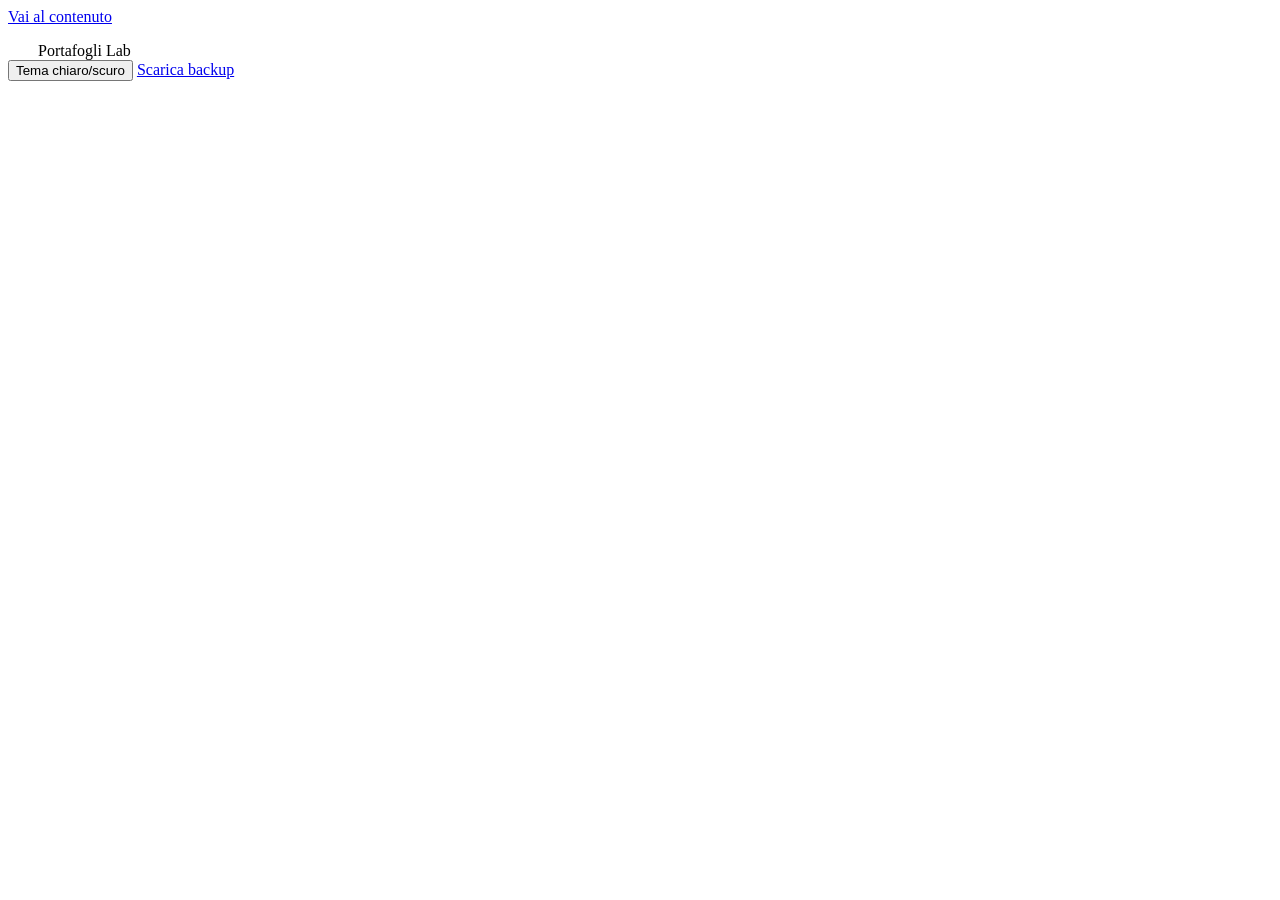
==== index.html @ db8b2b8a "Add files via upload" ====
<!doctype html>
<html lang="it">
<head>
<meta charset="utf-8">
<meta name="viewport" content="width=device-width,initial-scale=1">
<title>Portafogli Lab</title>
<link rel="icon" href="data:image/svg+xml,%3Csvg xmlns='http://www.w3.org/2000/svg' viewBox='0 0 32 32'%3E%3Ccircle cx='16' cy='16' r='12' fill='none' stroke='%231F8FBF' stroke-width='8' stroke-dasharray='40 80'/%3E%3Ccircle cx='16' cy='16' r='12' fill='none' stroke='%23E0702B' stroke-width='8' stroke-dasharray='20 80' stroke-dashoffset='-40'/%3E%3C/svg%3E">
<link rel="stylesheet" href="/css/app.css">
</head>
<body>
<a class="skip" href="#main">Vai al contenuto</a>
<div class="shell">
  <aside class="rail" aria-label="Navigazione principale">
    <div class="brand"><svg viewBox="0 0 32 32" width="30" height="30" aria-hidden="true"><circle cx="16" cy="16" r="11" fill="none" stroke="var(--c1)" stroke-width="8" stroke-dasharray="36 80"/><circle cx="16" cy="16" r="11" fill="none" stroke="var(--c0)" stroke-width="8" stroke-dasharray="20 80" stroke-dashoffset="-36"/><circle cx="16" cy="16" r="11" fill="none" stroke="var(--c3)" stroke-width="8" stroke-dasharray="13 80" stroke-dashoffset="-56"/></svg><span>Portafogli Lab</span></div>
    <nav id="nav"></nav>
    <div class="rail-foot">
      <div id="savestate" class="savestate" role="status"></div>
      <button class="btn ghost small" id="btn-theme" type="button">Tema chiaro/scuro</button>
      <a class="btn ghost small" href="/api/export" download>Scarica backup</a>
    </div>
  </aside>
  <main id="main" tabindex="-1"></main>
</div>
<dialog id="dlg"></dialog>
<div id="toast" class="toast" role="status" aria-live="polite" hidden></div>
<script type="module" src="/js/app.js"></script>
</body>
</html>
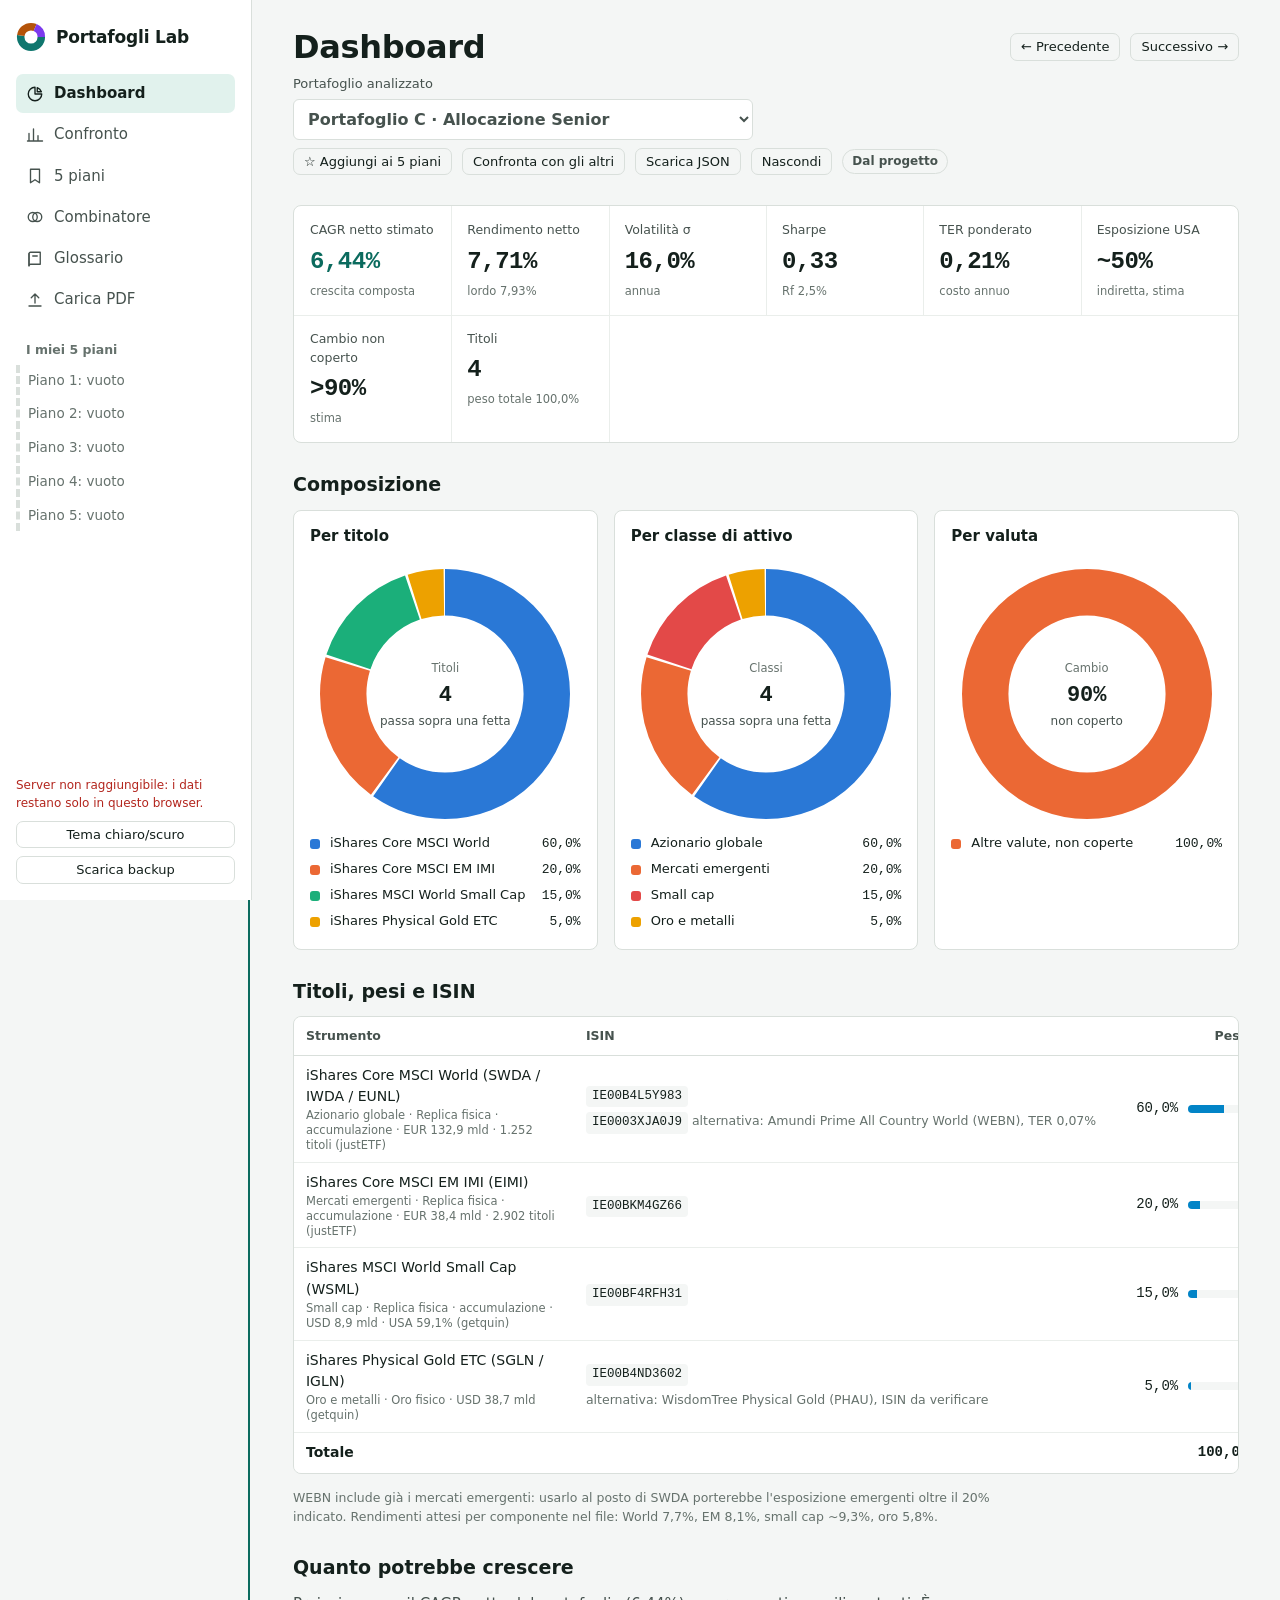
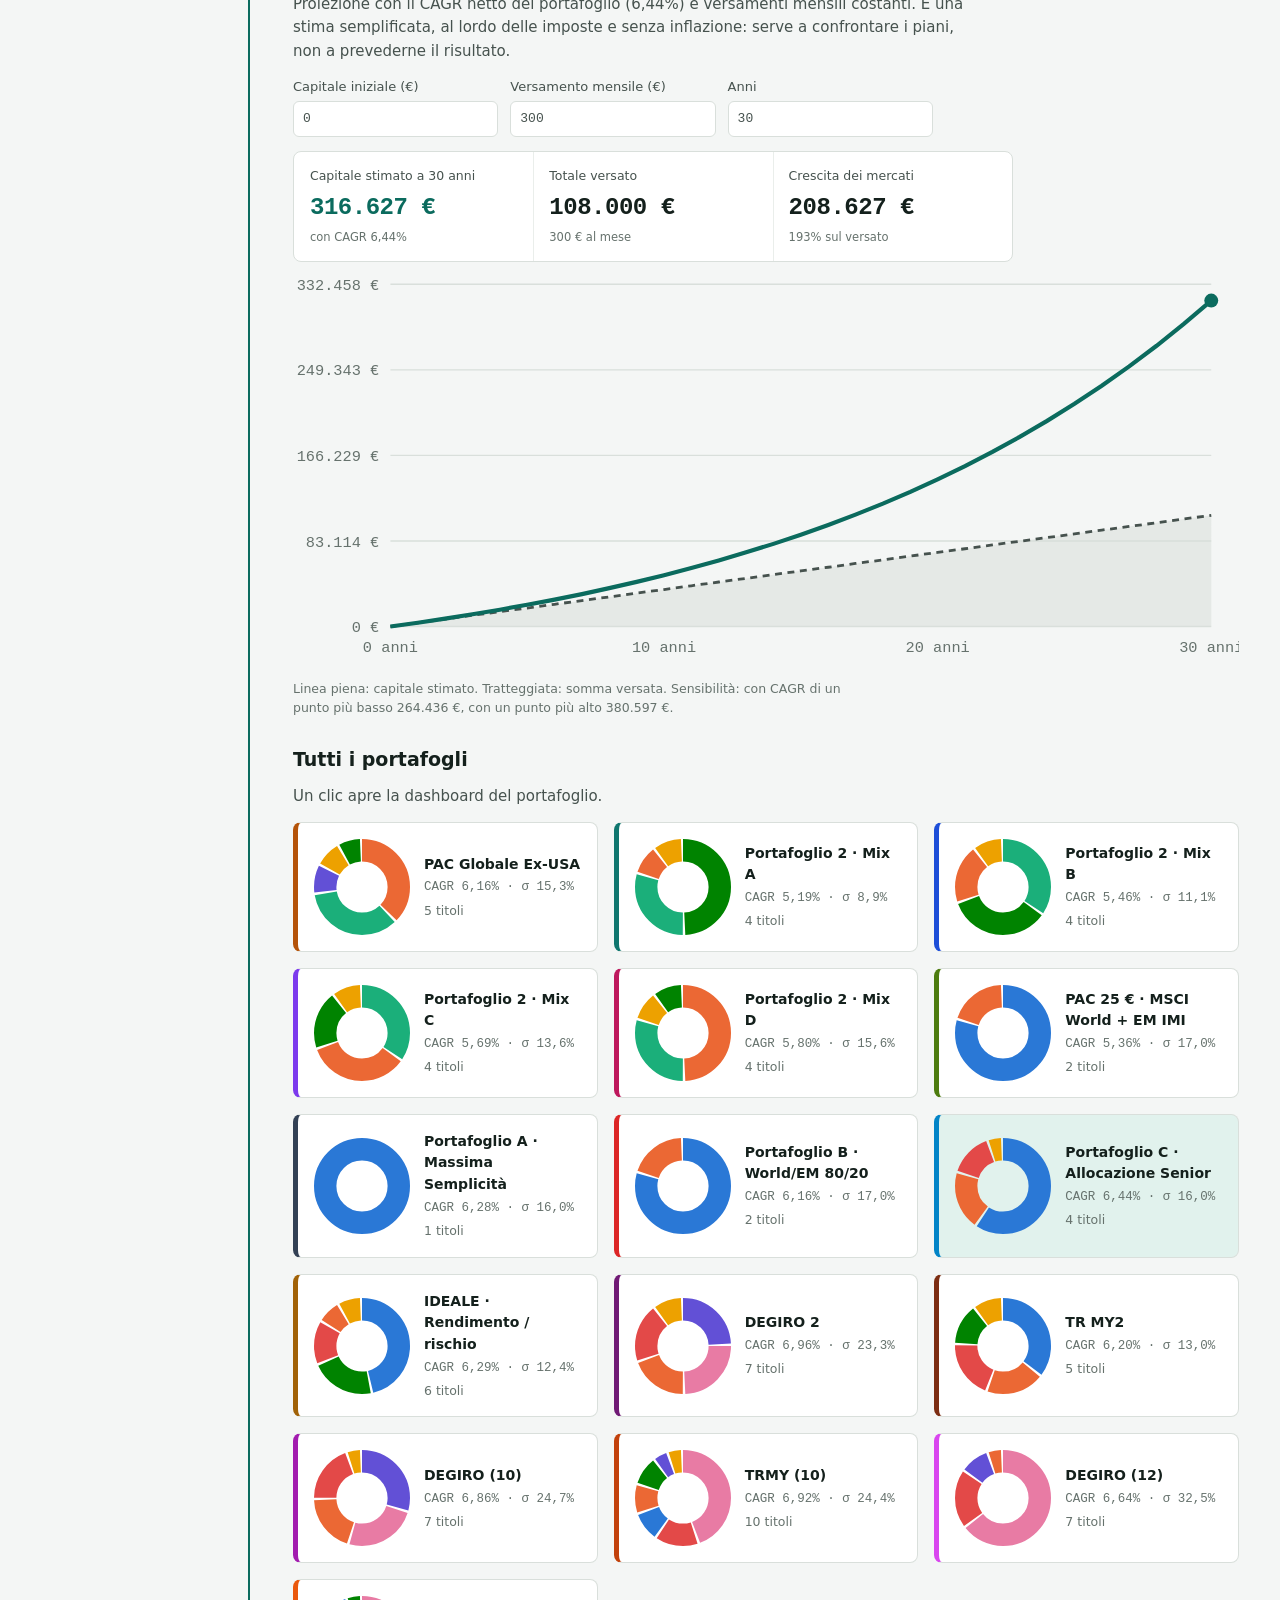
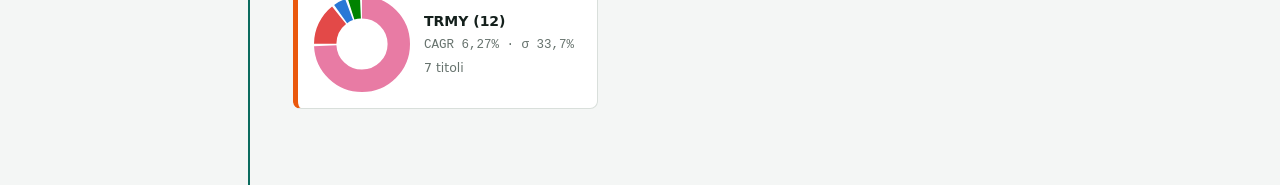
==== commit 6cf3d8ec: "Restore Portafogli Lab app (confronto, dashboard, combinatore) with fixed asset paths for GitHub Pag" ====
--- a/index.html
+++ b/index.html
@@ -5,7 +5,7 @@
 <meta name="viewport" content="width=device-width,initial-scale=1">
 <title>Portafogli Lab</title>
 <link rel="icon" href="data:image/svg+xml,%3Csvg xmlns='http://www.w3.org/2000/svg' viewBox='0 0 32 32'%3E%3Ccircle cx='16' cy='16' r='12' fill='none' stroke='%231F8FBF' stroke-width='8' stroke-dasharray='40 80'/%3E%3Ccircle cx='16' cy='16' r='12' fill='none' stroke='%23E0702B' stroke-width='8' stroke-dasharray='20 80' stroke-dashoffset='-40'/%3E%3C/svg%3E">
-<link rel="stylesheet" href="/css/app.css">
+<link rel="stylesheet" href="css/app.css">
 </head>
 <body>
 <a class="skip" href="#main">Vai al contenuto</a>
@@ -16,13 +16,13 @@
     <div class="rail-foot">
       <div id="savestate" class="savestate" role="status"></div>
       <button class="btn ghost small" id="btn-theme" type="button">Tema chiaro/scuro</button>
-      <a class="btn ghost small" href="/api/export" download>Scarica backup</a>
+      <button class="btn ghost small" id="btn-backup" type="button">Scarica backup</button>
     </div>
   </aside>
   <main id="main" tabindex="-1"></main>
 </div>
 <dialog id="dlg"></dialog>
 <div id="toast" class="toast" role="status" aria-live="polite" hidden></div>
-<script type="module" src="/js/app.js"></script>
+<script type="module" src="js/app.js"></script>
 </body>
 </html>
--- a/css/app.css
+++ b/css/app.css
@@ -0,0 +1,263 @@
+/* Portafogli Lab — stile. Token in cima; chiaro/scuro con :root[data-theme]. */
+:root {
+  color-scheme: light;
+  --bg: #f4f6f5; --surface: #ffffff; --ink: #14201c; --ink2: #46524e; --muted: #66726d; --line: #d9dfdb; --line2: #eaeeeb;
+  --accent: #0b6b5e; --accent-ink: #ffffff; --best: #e1f2ed; --warn: #9a5b06; --warn-bg: #fbf1de; --bad: #b3261e; --bad-bg: #fbe9e7;
+  --focus: #0b6b5e;
+  /* categoriche (palette validata, ordine fisso) */
+  --s1: #2a78d6; --s2: #eb6834; --s3: #1baf7a; --s4: #eda100; --s5: #e87ba4; --s6: #008300; --s7: #6250d6; --s8: #e34948; --s9: #98a29e;
+  --k-glob: var(--s1); --k-em: var(--s2); --k-svil: var(--s3); --k-gold: var(--s4); --k-single: var(--s5); --k-bond: var(--s6); --k-usa: var(--s7); --k-small: var(--s8); --k-cash: var(--s9);
+  /* un colore per portafoglio (identità nei confronti) */
+  --c0: #b45309; --c1: #0f766e; --c2: #1d4ed8; --c3: #7c3aed; --c4: #be185d; --c5: #4d7c0f; --c6: #334155; --c7: #dc2626; --c8: #0284c7; --c9: #a16207; --c10: #701a75; --c11: #a21caf; --c12: #d946ef; --c13: #7c2d12; --c14: #c2410c; --c15: #ea580c;
+  --f-body: ui-sans-serif, system-ui, -apple-system, "Segoe UI", Roboto, "Helvetica Neue", Arial, sans-serif;
+  --f-mono: ui-monospace, "SF Mono", "Cascadia Mono", Menlo, Consolas, monospace;
+  --r: 8px;
+}
+@media (prefers-color-scheme: dark) {
+  :root:not([data-theme="light"]) {
+    color-scheme: dark;
+    --bg: #0f1513; --surface: #171f1c; --ink: #e9efec; --ink2: #b1bdb8; --muted: #8a9691; --line: #28332f; --line2: #202a26;
+    --accent: #3fc3ac; --accent-ink: #06231d; --best: #17372f; --warn: #e0a24a; --warn-bg: #2d2412; --bad: #ff8a80; --bad-bg: #351a18; --focus: #3fc3ac;
+    --s1: #3987e5; --s2: #d95926; --s3: #199e70; --s4: #c98500; --s5: #d55181; --s6: #008300; --s7: #9085e9; --s8: #e66767; --s9: #66716d;
+    --c0: #e8943a; --c1: #2dd4bf; --c2: #6ea0ff; --c3: #a78bfa; --c4: #f472b6; --c5: #a3d95b; --c6: #94a3b8; --c7: #f87171; --c8: #38bdf8; --c9: #facc15; --c10: #f0abfc; --c11: #e879f9; --c12: #c026d3; --c13: #fdba74; --c14: #fb923c; --c15: #f97316;
+  }
+}
+:root[data-theme="dark"] {
+  color-scheme: dark;
+  --bg: #0f1513; --surface: #171f1c; --ink: #e9efec; --ink2: #b1bdb8; --muted: #8a9691; --line: #28332f; --line2: #202a26;
+  --accent: #3fc3ac; --accent-ink: #06231d; --best: #17372f; --warn: #e0a24a; --warn-bg: #2d2412; --bad: #ff8a80; --bad-bg: #351a18; --focus: #3fc3ac;
+  --s1: #3987e5; --s2: #d95926; --s3: #199e70; --s4: #c98500; --s5: #d55181; --s6: #008300; --s7: #9085e9; --s8: #e66767; --s9: #66716d;
+  --c0: #e8943a; --c1: #2dd4bf; --c2: #6ea0ff; --c3: #a78bfa; --c4: #f472b6; --c5: #a3d95b; --c6: #94a3b8; --c7: #f87171; --c8: #38bdf8; --c9: #facc15; --c10: #f0abfc; --c11: #e879f9; --c12: #c026d3; --c13: #fdba74; --c14: #fb923c; --c15: #f97316;
+}
+
+* { box-sizing: border-box; }
+html { scroll-padding-top: 16px; }
+body { margin: 0; background: var(--bg); color: var(--ink); font: 15px/1.55 var(--f-body); -webkit-font-smoothing: antialiased; }
+h1, h2, h3, h4 { margin: 0; line-height: 1.2; text-wrap: balance; }
+h1 { font-size: clamp(24px, 3.4vw, 32px); font-weight: 700; letter-spacing: -.01em; }
+h2 { font-size: 19px; font-weight: 650; }
+h3 { font-size: 15px; font-weight: 650; }
+p { margin: 0; max-width: 72ch; }
+a { color: var(--accent); }
+button, input, select, textarea { font: inherit; color: inherit; }
+:focus-visible { outline: 2px solid var(--focus); outline-offset: 2px; border-radius: 4px; }
+.skip { position: absolute; left: -999px; top: 8px; background: var(--accent); color: var(--accent-ink); padding: 8px 12px; border-radius: 6px; z-index: 50; }
+.skip:focus { left: 8px; }
+.muted { color: var(--ink2); } .small { font-size: 12.5px; color: var(--muted); }
+.mono, .n { font-family: var(--f-mono); font-variant-numeric: tabular-nums; }
+.row { display: flex; flex-wrap: wrap; gap: 10px; align-items: center; }
+.row.between { justify-content: space-between; }
+.stack { display: flex; flex-direction: column; gap: 14px; min-width: 0; }
+.hide { display: none !important; }
+
+/* ---------- guscio e rail ---------- */
+.shell { display: grid; grid-template-columns: 252px minmax(0, 1fr); min-height: 100vh; }
+.rail { position: sticky; top: 0; align-self: start; height: 100vh; overflow-y: auto; padding: 22px 16px 16px; border-right: 1px solid var(--line); background: var(--surface); display: flex; flex-direction: column; gap: 22px; }
+.brand { display: flex; align-items: center; gap: 10px; font-weight: 700; font-size: 17px; letter-spacing: -.01em; }
+#nav { display: flex; flex-direction: column; gap: 2px; }
+#nav a { display: flex; align-items: center; gap: 10px; padding: 8px 10px; border-radius: 7px; color: var(--ink2); text-decoration: none; font-weight: 520; }
+#nav a:hover { background: var(--bg); color: var(--ink); }
+#nav a[aria-current="page"] { background: var(--best); color: var(--ink); font-weight: 650; }
+#nav svg { width: 18px; height: 18px; flex: none; }
+.plans-rail h3 { font-size: 12.5px; color: var(--muted); font-weight: 600; margin: 0 10px 8px; }
+.plans-rail ol { list-style: none; margin: 0; padding: 0; display: flex; flex-direction: column; gap: 3px; }
+.bookmark { display: flex; align-items: center; gap: 9px; width: 100%; text-align: left; border: 0; background: none; cursor: pointer; padding: 7px 10px 7px 8px; border-radius: 0 7px 7px 0; border-left: 4px solid var(--c, var(--line)); color: var(--ink); font-size: 13.5px; line-height: 1.25; }
+.bookmark:hover { background: var(--bg); }
+.bookmark[aria-current="true"] { background: var(--best); font-weight: 650; }
+.bookmark.empty { border-left-color: var(--line); color: var(--muted); border-left-style: dashed; }
+.bookmark .nm { flex: 1; min-width: 0; overflow-wrap: anywhere; }
+.bookmark .cg { font-family: var(--f-mono); font-size: 12px; color: var(--ink2); }
+.bookmark .due { width: 8px; height: 8px; border-radius: 50%; background: var(--warn); flex: none; }
+.rail-foot { margin-top: auto; display: flex; flex-direction: column; gap: 8px; }
+.savestate { font-size: 12px; color: var(--muted); min-height: 18px; }
+.savestate.err { color: var(--bad); }
+
+main { padding: 28px clamp(16px, 3.2vw, 44px) 80px; max-width: 1180px; width: 100%; min-width: 0; outline: none; }
+.view { display: flex; flex-direction: column; gap: 30px; }
+.view > header { display: flex; flex-direction: column; gap: 8px; }
+section { display: flex; flex-direction: column; gap: 14px; min-width: 0; }
+
+/* ---------- bottoni e campi ---------- */
+.btn { display: inline-flex; align-items: center; justify-content: center; gap: 7px; border: 1px solid var(--accent); background: var(--accent); color: var(--accent-ink); border-radius: 7px; padding: 8px 14px; font-weight: 600; cursor: pointer; text-decoration: none; line-height: 1.2; }
+.btn:hover { filter: brightness(1.08); }
+.btn.ghost { background: transparent; color: var(--ink); border-color: var(--line); font-weight: 520; }
+.btn.ghost:hover { background: var(--bg); filter: none; }
+.btn.small { padding: 5px 10px; font-size: 13px; }
+.btn.danger { background: transparent; color: var(--bad); border-color: var(--line); }
+.btn[disabled] { opacity: .45; cursor: not-allowed; }
+.btn svg { width: 16px; height: 16px; }
+.star[aria-pressed="true"] { background: var(--best); border-color: var(--accent); }
+input[type=text], input[type=number], input[type=date], input[type=search], select, textarea { background: var(--surface); border: 1px solid var(--line); border-radius: 6px; padding: 7px 9px; min-width: 0; width: 100%; }
+input[type=number] { font-family: var(--f-mono); }
+textarea { min-height: 84px; resize: vertical; line-height: 1.45; }
+label.f { display: flex; flex-direction: column; gap: 4px; font-size: 13px; color: var(--ink2); font-weight: 520; }
+.fgrid { display: grid; grid-template-columns: repeat(auto-fit, minmax(150px, 1fr)); gap: 12px; }
+select.big { font-size: 16px; font-weight: 600; padding: 9px 10px; max-width: 460px; }
+.chips { display: flex; flex-wrap: wrap; gap: 8px; }
+.chip { font-size: 13.5px; background: var(--surface); border: 1px solid var(--line); border-radius: 999px; padding: 5px 13px 5px 10px; cursor: pointer; display: inline-flex; gap: 8px; align-items: center; }
+.chip i { width: 10px; height: 10px; border-radius: 50%; background: var(--c); }
+.chip[aria-pressed="false"] { color: var(--muted); } .chip[aria-pressed="false"] i { background: transparent; box-shadow: inset 0 0 0 2px var(--c); opacity: .6; }
+.chip[aria-pressed="true"] { border-color: var(--c); }
+.chip.plain { padding-left: 13px; }
+.chip.plain[aria-pressed="true"] { background: var(--best); border-color: var(--accent); }
+.badge { display: inline-block; font-size: 12px; font-weight: 600; padding: 2px 9px; border-radius: 999px; background: var(--bg); color: var(--ink2); border: 1px solid var(--line); }
+.badge.warn { background: var(--warn-bg); color: var(--warn); border-color: transparent; }
+.badge.ok { background: var(--best); color: var(--accent); border-color: transparent; }
+.notice { border: 1px solid var(--line); border-left: 4px solid var(--warn); background: var(--surface); padding: 10px 14px; border-radius: 6px; font-size: 14px; max-width: 80ch; }
+.notice.info { border-left-color: var(--accent); }
+.notice ul { margin: 6px 0 0; padding-left: 18px; }
+
+/* ---------- pannelli, tabelle ---------- */
+.panel { background: var(--surface); border: 1px solid var(--line); border-radius: var(--r); padding: 16px; min-width: 0; }
+.panel > h3 { margin-bottom: 10px; }
+.grid2 { display: grid; grid-template-columns: repeat(auto-fit, minmax(min(100%, 340px), 1fr)); gap: 16px; }
+.grid3 { display: grid; grid-template-columns: repeat(auto-fit, minmax(min(100%, 280px), 1fr)); gap: 16px; }
+.wrap { overflow-x: auto; border: 1px solid var(--line); border-radius: var(--r); background: var(--surface); }
+table { border-collapse: collapse; width: 100%; font-size: 14px; }
+th, td { padding: 9px 12px; border-bottom: 1px solid var(--line2); text-align: right; white-space: nowrap; vertical-align: middle; }
+th:first-child, td:first-child { text-align: left; white-space: normal; }
+thead th { font-size: 12.5px; font-weight: 600; color: var(--ink2); vertical-align: bottom; white-space: normal; border-bottom: 1px solid var(--line); }
+tbody tr:last-child td { border-bottom: 0; }
+table.cmp th:first-child, table.cmp td:first-child { position: sticky; left: 0; background: var(--surface); z-index: 1; min-width: 190px; }
+table.cmp thead th { min-width: 98px; }
+table.cmp thead th .sw { display: block; height: 3px; border-radius: 2px; background: var(--c); margin-bottom: 6px; }
+td.best { background: var(--best); font-weight: 650; }
+td.nd { color: var(--muted); }
+td .sub, .sub { display: block; font-size: 11.5px; color: var(--muted); font-weight: 400; line-height: 1.3; }
+tr.grp td { background: var(--bg); font-size: 12.5px; color: var(--muted); font-weight: 650; padding-block: 6px; }
+.wcell { display: grid; grid-template-columns: 58px minmax(60px, 1fr); gap: 10px; align-items: center; }
+.wbar { height: 8px; border-radius: 4px; background: var(--bg); overflow: hidden; min-width: 60px; }
+.wbar > span { display: block; height: 100%; background: var(--c, var(--accent)); }
+.code { font-family: var(--f-mono); font-size: 12.5px; cursor: copy; background: var(--bg); border-radius: 4px; padding: 1px 6px; border: 0; color: var(--ink); }
+.isins { display: flex; flex-direction: column; gap: 3px; align-items: flex-start; }
+.dot { display: inline-block; width: 9px; height: 9px; border-radius: 50%; background: var(--c, var(--accent)); margin-right: 7px; flex: none; }
+
+/* ---------- KPI ---------- */
+.kpis { display: grid; grid-template-columns: repeat(auto-fit, minmax(138px, 1fr)); border: 1px solid var(--line); border-radius: var(--r); background: var(--surface); overflow: hidden; }
+.kpi { padding: 14px 16px; border-right: 1px solid var(--line2); border-bottom: 1px solid var(--line2); display: flex; flex-direction: column; gap: 3px; text-decoration: none; color: inherit; min-width: 0; margin: 0 -1px -1px 0; }
+.kpi:hover { background: var(--bg); }
+.kpi .l { font-size: 12.5px; color: var(--ink2); }
+.kpi .v { font-family: var(--f-mono); font-variant-numeric: tabular-nums; font-size: 24px; font-weight: 600; letter-spacing: -.02em; }
+.kpi .t { font-size: 11.5px; color: var(--muted); }
+.kpi.hero .v { color: var(--accent); }
+
+/* ---------- torte ---------- */
+.donut { position: relative; width: min(100%, 250px); margin: 0 auto; }
+.donut svg { width: 100%; height: auto; display: block; }
+.donut .slice { transition: opacity .15s; outline: none; cursor: default; }
+.donut .slice:focus-visible { stroke-width: 62; }
+.dim { opacity: .28; }
+.donut-center { position: absolute; inset: 0; display: flex; flex-direction: column; align-items: center; justify-content: center; text-align: center; padding: 0 22%; pointer-events: none; gap: 1px; }
+.dc-top { font-size: 11.5px; color: var(--muted); } .dc-main { font-family: var(--f-mono); font-size: 22px; font-weight: 600; } .dc-sub { font-size: 12px; color: var(--ink2); line-height: 1.2; overflow-wrap: anywhere; max-height: 3.6em; overflow: hidden; }
+.pie-card { display: flex; flex-direction: column; gap: 14px; }
+.legend { list-style: none; margin: 0; padding: 0; display: flex; flex-direction: column; gap: 5px; font-size: 13px; }
+.legend li { display: grid; grid-template-columns: 12px 1fr auto; gap: 8px; align-items: baseline; cursor: default; }
+.legend li i { width: 10px; height: 10px; border-radius: 3px; align-self: center; }
+.legend li b { font-family: var(--f-mono); font-weight: 500; }
+.legend li span { overflow-wrap: anywhere; }
+
+/* ---------- grafici SVG ---------- */
+.scatter { width: 100%; height: auto; display: block; }
+.scatter .grid { stroke: var(--line); } .scatter .grid.dash { stroke-dasharray: 2 4; }
+.scatter .ax { font-size: 11px; fill: var(--muted); font-family: var(--f-mono); }
+.scatter .axl { font-size: 12px; fill: var(--ink2); }
+.scatter .pl { font-size: 12px; fill: var(--ink); }
+.scatter .dot { stroke: var(--surface); stroke-width: 2; margin: 0; }
+.sbars { display: flex; flex-direction: column; gap: 9px; }
+.sbar { display: grid; grid-template-columns: minmax(110px, 190px) 1fr; gap: 12px; align-items: center; font-size: 13.5px; }
+.sb-l i { display: inline-block; width: 9px; height: 9px; border-radius: 50%; background: var(--c); margin-right: 7px; }
+.sb-track { display: flex; gap: 2px; height: 22px; }
+.sb-track span { display: flex; align-items: center; justify-content: center; font-size: 11px; color: #fff; font-family: var(--f-mono); min-width: 2px; border-radius: 3px; overflow: hidden; text-shadow: 0 0 2px rgba(0,0,0,.45); }
+.hbars { display: flex; flex-direction: column; gap: 8px; }
+.hbar { display: grid; grid-template-columns: minmax(110px, 190px) 1fr 108px; gap: 12px; align-items: center; font-size: 13.5px; }
+.hbar .tr { height: 14px; background: var(--bg); border-radius: 4px; overflow: hidden; }
+.hbar .tr > span { display: block; height: 100%; background: var(--c); border-radius: 0 4px 4px 0; }
+.hbar .num { font-family: var(--f-mono); text-align: right; }
+.legend-inline { display: flex; flex-wrap: wrap; gap: 6px 16px; font-size: 12.5px; color: var(--ink2); }
+.legend-inline i { display: inline-block; width: 10px; height: 10px; border-radius: 3px; margin-right: 6px; vertical-align: -1px; }
+
+/* ---------- piani ---------- */
+.plans { display: grid; grid-template-columns: repeat(auto-fit, minmax(min(100%, 480px), 1fr)); gap: 16px; }
+.plan { background: var(--surface); border: 1px solid var(--line); border-top: 5px solid var(--c, var(--line)); border-radius: var(--r); padding: 16px; display: flex; flex-direction: column; gap: 14px; min-width: 0; }
+.plan.empty { border-top-style: dashed; border-top-color: var(--line); background: transparent; justify-content: center; min-height: 190px; }
+.plan .slot { font-size: 12.5px; color: var(--muted); font-weight: 600; }
+.plan-top { display: flex; justify-content: space-between; gap: 12px; align-items: flex-start; }
+.plan-kpi { display: grid; grid-template-columns: repeat(4, 1fr); gap: 8px; }
+.plan-kpi div { display: flex; flex-direction: column; } .plan-kpi b { font-family: var(--f-mono); font-size: 17px; font-weight: 600; } .plan-kpi span { font-size: 11.5px; color: var(--muted); }
+.mini { display: grid; grid-template-columns: 96px 1fr; gap: 14px; align-items: center; }
+.mini .donut { width: 96px; }
+
+/* ---------- combinatore ---------- */
+.pickgrid { display: grid; grid-template-columns: repeat(auto-fill, minmax(190px, 1fr)); gap: 8px; }
+.pick { display: flex; gap: 9px; align-items: flex-start; text-align: left; background: var(--surface); border: 1px solid var(--line); border-radius: 7px; padding: 9px 11px; cursor: pointer; }
+.pick[aria-pressed="true"] { border-color: var(--c); box-shadow: inset 0 0 0 1px var(--c); background: var(--best); }
+.pick .dot { margin-top: 6px; }
+.pick .s { font-size: 12px; color: var(--muted); display: block; }
+.combo { display: grid; grid-template-columns: minmax(0, 1fr) 340px; gap: 20px; align-items: start; }
+.combo-side { position: sticky; top: 16px; display: flex; flex-direction: column; gap: 14px; }
+@media (max-width: 1060px) { .combo { grid-template-columns: 1fr; } .combo-side { position: static; } }
+.src { display: flex; flex-direction: column; gap: 10px; }
+.src-h { display: flex; flex-wrap: wrap; gap: 10px 16px; align-items: center; justify-content: space-between; }
+.src-h .quota { display: flex; align-items: center; gap: 6px; font-size: 13px; color: var(--ink2); }
+.src-h .quota input { width: 74px; }
+td input[type=number] { width: 80px; text-align: right; padding: 4px 6px; }
+
+/* ---------- glossario ---------- */
+.glo-tools { display: flex; flex-direction: column; gap: 12px; position: sticky; top: 0; background: var(--bg); padding: 10px 0 12px; z-index: 3; }
+.glo-list { display: flex; flex-direction: column; gap: 26px; }
+.glo-cat h2 { margin-bottom: 8px; padding-bottom: 6px; border-bottom: 1px solid var(--line); }
+details.term { border-bottom: 1px solid var(--line2); }
+details.term summary { display: grid; grid-template-columns: minmax(180px, 280px) 1fr 18px; gap: 6px 18px; align-items: baseline; padding: 11px 4px; cursor: pointer; list-style: none; }
+details.term summary::-webkit-details-marker { display: none; }
+details.term summary::after { content: "+"; font-family: var(--f-mono); color: var(--muted); text-align: right; }
+details.term[open] summary::after { content: "−"; }
+details.term summary:hover { background: var(--surface); }
+details.term .tt { font-weight: 650; } details.term .ts { color: var(--ink2); font-size: 14px; }
+@media (max-width: 760px) { details.term summary { grid-template-columns: 1fr 18px; } details.term .ts { grid-column: 1; grid-row: 2; } details.term summary::after { grid-row: 1; grid-column: 2; } }
+.term-body { padding: 4px 8px 20px 4px; display: flex; flex-direction: column; gap: 10px; max-width: 78ch; }
+.term-body .formula { font-family: var(--f-mono); font-size: 13.5px; background: var(--surface); border: 1px solid var(--line); border-left: 3px solid var(--accent); padding: 8px 12px; border-radius: 4px; overflow-wrap: anywhere; }
+.term-body .ex { font-size: 14px; color: var(--ink2); }
+.term-body .ex b { color: var(--ink); }
+.term-body p { max-width: none; }
+.see { display: flex; flex-wrap: wrap; gap: 6px; align-items: center; font-size: 13px; color: var(--muted); }
+.see a { background: var(--surface); border: 1px solid var(--line); border-radius: 999px; padding: 2px 10px; text-decoration: none; color: var(--ink); font-size: 13px; }
+.see a:hover { border-color: var(--accent); }
+mark { background: color-mix(in srgb, var(--s4) 40%, transparent); color: inherit; border-radius: 2px; }
+
+/* ---------- dialog, toast, dropzone ---------- */
+dialog { border: 1px solid var(--line); border-radius: 12px; padding: 0; width: min(920px, calc(100vw - 24px)); max-height: calc(100vh - 32px); background: var(--bg); color: var(--ink); box-shadow: 0 20px 60px rgba(0,0,0,.28); }
+dialog::backdrop { background: rgba(8, 14, 12, .55); }
+.dlg-h { display: flex; justify-content: space-between; align-items: center; gap: 12px; padding: 16px 20px; border-bottom: 1px solid var(--line); background: var(--surface); border-radius: 12px 12px 0 0; }
+.dlg-b { padding: 18px 20px; display: flex; flex-direction: column; gap: 16px; overflow-y: auto; max-height: calc(100vh - 170px); }
+.dlg-f { padding: 14px 20px; border-top: 1px solid var(--line); background: var(--surface); display: flex; flex-wrap: wrap; gap: 10px; justify-content: flex-end; border-radius: 0 0 12px 12px; }
+.toast { position: fixed; right: 18px; bottom: 18px; background: var(--ink); color: var(--bg); padding: 10px 16px; border-radius: 8px; box-shadow: 0 8px 28px rgba(0,0,0,.3); z-index: 100; max-width: min(440px, calc(100vw - 36px)); font-size: 14px; }
+.drop { border: 2px dashed var(--line); border-radius: 12px; padding: 28px 18px; text-align: center; background: var(--surface); display: flex; flex-direction: column; gap: 8px; align-items: center; }
+.drop.over { border-color: var(--accent); background: var(--best); }
+body.dragging::after { content: "Rilascia qui i PDF per caricarli"; position: fixed; inset: 10px; border: 3px dashed var(--accent); border-radius: 16px; background: color-mix(in srgb, var(--best) 88%, transparent); display: flex; align-items: center; justify-content: center; font-size: 22px; font-weight: 650; z-index: 90; pointer-events: none; }
+.edit-tbl input, .edit-tbl select { padding: 4px 6px; font-size: 13px; }
+.edit-tbl td { white-space: normal; padding: 6px 6px; }
+.edit-tbl td:first-child { min-width: 220px; }
+.edit-tbl input[type=number] { width: 74px; text-align: right; }
+
+/* ---------- adattamento ---------- */
+@media (max-width: 860px) {
+  .shell { grid-template-columns: 1fr; }
+  .rail { position: static; height: auto; border-right: 0; border-bottom: 1px solid var(--line); padding: 12px 14px; gap: 12px; }
+  #nav { flex-direction: row; overflow-x: auto; gap: 4px; }
+  #nav a { white-space: nowrap; }
+  .plans-rail { display: none; }
+  .rail-foot { flex-direction: row; flex-wrap: wrap; margin-top: 0; }
+  .plan-kpi { grid-template-columns: repeat(2, 1fr); }
+  .hbar { grid-template-columns: 1fr 92px; } .hbar .tr { grid-column: 1 / -1; grid-row: 2; }
+  .sbar { grid-template-columns: 1fr; gap: 4px; }
+}
+@media (prefers-reduced-motion: reduce) { * { transition: none !important; scroll-behavior: auto !important; } }
+@media print { .rail, .btn, .glo-tools { display: none !important; } .shell { display: block; } body { background: #fff; } }
+
+/* Tabella titoli: nomi leggibili, nessuna colonna tagliata */
+#hold { min-width: 820px; }
+#hold th:first-child, #hold td:first-child { min-width: 280px; max-width: 380px; }
+#hold td:nth-child(6) { white-space: nowrap; text-align: left; }
+#hold th:nth-child(2), #hold th:nth-child(6) { text-align: left; }
+
+.edit-tbl td:first-child { min-width: 300px; }
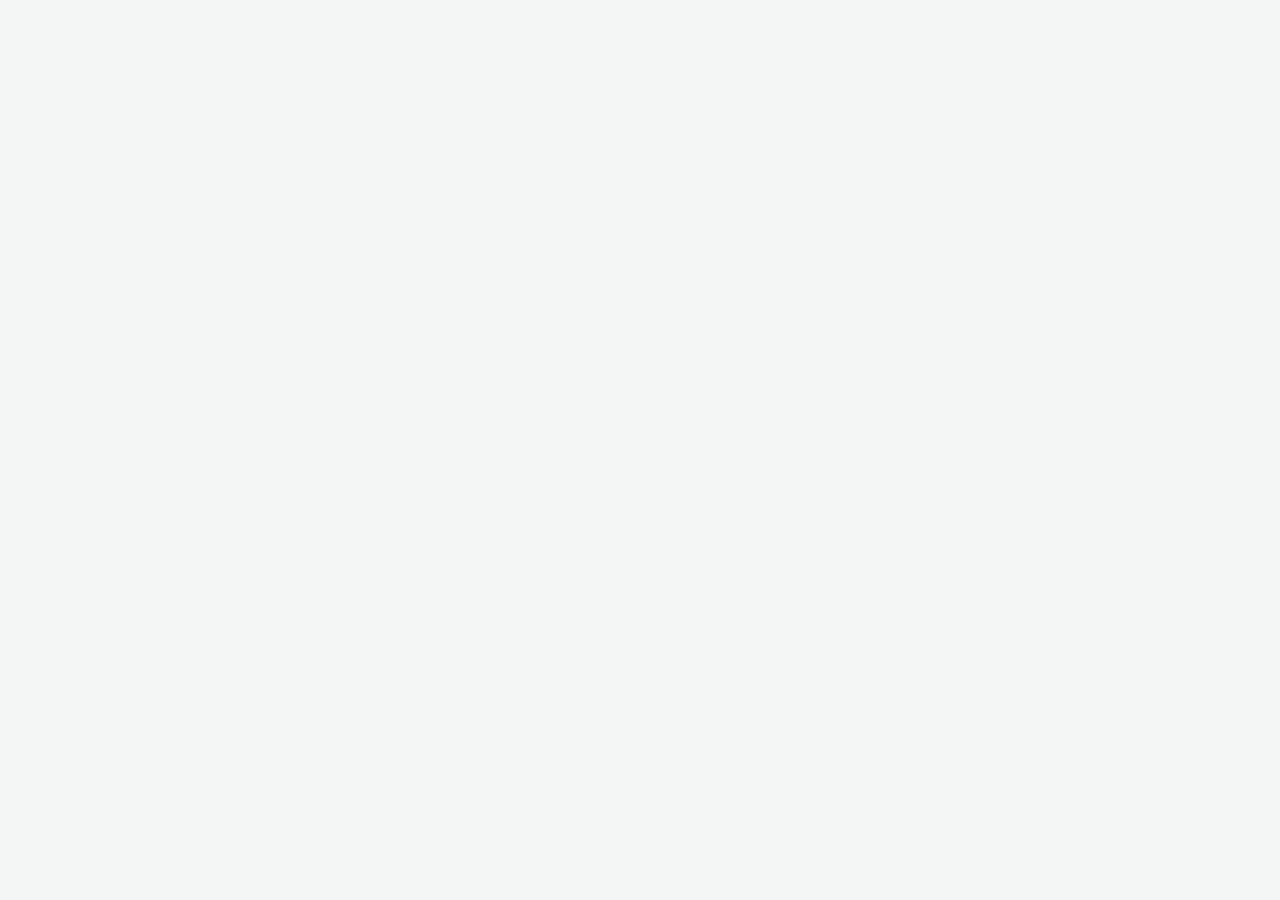
==== commit 175e18cf: "Move data to Firebase: email/password login, Firestore sync across devices, remove local server and " ====
--- a/index.html
+++ b/index.html
@@ -9,7 +9,19 @@
 </head>
 <body>
 <a class="skip" href="#main">Vai al contenuto</a>
-<div class="shell">
+
+<div class="login" id="login" hidden>
+  <form class="login-card" id="login-form">
+    <div class="brand"><span>Portafogli Lab</span></div>
+    <label class="f">Email<input type="email" id="login-email" autocomplete="username" required></label>
+    <label class="f">Password<input type="password" id="login-pwd" autocomplete="current-password" required></label>
+    <button class="btn" type="submit">Accedi</button>
+    <button class="btn ghost" type="button" id="login-reset">Password dimenticata</button>
+    <p class="small" id="login-msg" role="status"></p>
+  </form>
+</div>
+
+<div class="shell" id="app" hidden>
   <aside class="rail" aria-label="Navigazione principale">
     <div class="brand"><svg viewBox="0 0 32 32" width="30" height="30" aria-hidden="true"><circle cx="16" cy="16" r="11" fill="none" stroke="var(--c1)" stroke-width="8" stroke-dasharray="36 80"/><circle cx="16" cy="16" r="11" fill="none" stroke="var(--c0)" stroke-width="8" stroke-dasharray="20 80" stroke-dashoffset="-36"/><circle cx="16" cy="16" r="11" fill="none" stroke="var(--c3)" stroke-width="8" stroke-dasharray="13 80" stroke-dashoffset="-56"/></svg><span>Portafogli Lab</span></div>
     <nav id="nav"></nav>
@@ -17,6 +29,7 @@
       <div id="savestate" class="savestate" role="status"></div>
       <button class="btn ghost small" id="btn-theme" type="button">Tema chiaro/scuro</button>
       <button class="btn ghost small" id="btn-backup" type="button">Scarica backup</button>
+      <button class="btn ghost small" id="btn-logout" type="button">Esci</button>
     </div>
   </aside>
   <main id="main" tabindex="-1"></main>
--- a/css/app.css
+++ b/css/app.css
@@ -261,3 +261,9 @@
 #hold th:nth-child(2), #hold th:nth-child(6) { text-align: left; }
 
 .edit-tbl td:first-child { min-width: 300px; }
+
+/* ---------- accesso e utilità ---------- */
+[hidden] { display: none !important; }
+.login { min-height: 100vh; display: grid; place-items: center; padding: 16px; background: var(--bg); }
+.login-card { width: min(360px, 100%); display: flex; flex-direction: column; gap: 14px; background: var(--surface); border: 1px solid var(--line); border-radius: var(--r); padding: 24px; }
+.login-card .brand { font-weight: 700; font-size: 18px; }
